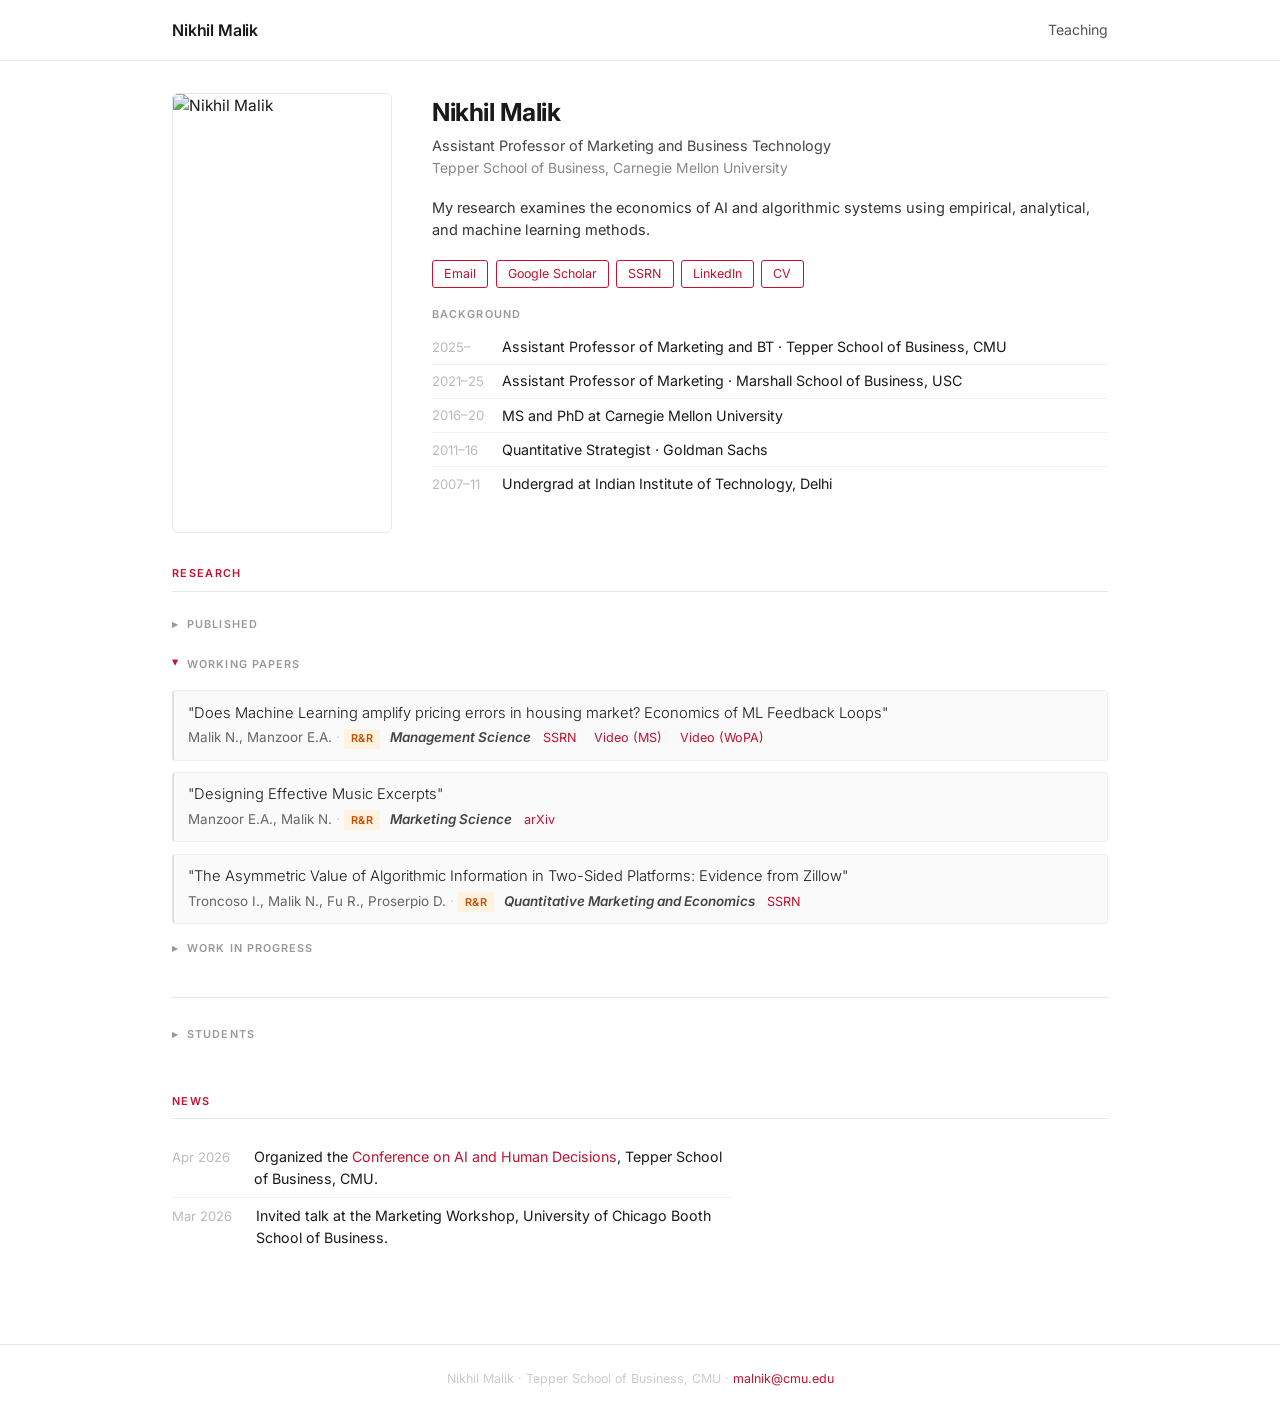
==== index.html @ d16e69f9 "Add files via upload" ====
<!DOCTYPE html>
<html lang="en">
<head>
  <meta charset="UTF-8" />
  <meta name="viewport" content="width=device-width, initial-scale=1.0" />
  <title>Nikhil Malik</title>
  <link rel="stylesheet" href="style.css" />
</head>
<body>

<header>
  <div class="wrap">
    <a href="index.html" class="brand">Nikhil Malik</a>
    <nav>
      <a href="teaching.html">Teaching</a>
    </nav>
  </div>
</header>

<main>
  <div class="wrap">

    <!-- Profile -->
    <div class="profile">
      <div class="profile-photo-wrap">
        <img
          class="profile-photo"
          src="https://www.cmu.edu/sites/default/files/cmu-tepper-site-files/styles/faculty_500x500/public/images/Nikhil%20Malik.webp"
          alt="Nikhil Malik"
        />
      </div>
      <div class="profile-info">
        <h1>Nikhil Malik</h1>
        <p class="position">Assistant Professor of Marketing and Business Technology</p>
        <p class="position-sub">Tepper School of Business, Carnegie Mellon University</p>
        <p>My research examines the economics of AI and algorithmic systems using empirical, analytical, and machine learning methods.</p>
        <div class="profile-links">
          <a href="mailto:malnik@cmu.edu">Email</a>
          <a href="https://scholar.google.com/citations?user=9yD4ir0AAAAJ" target="_blank">Google Scholar</a>
          <a href="https://papers.ssrn.com/sol3/cf_dev/AbsByAuth.cfm?per_id=3051193" target="_blank">SSRN</a>
          <a href="https://linkedin.com/in/nikhil-malik/" target="_blank">LinkedIn</a>
          <a href="assets/cv.pdf" target="_blank">CV</a>
        </div>
        <div class="paper-group-label" style="margin-top:1.1rem; margin-bottom:0.5rem;">Background</div>
        <ul class="timeline-list">
          <li><span class="timeline-year">2025–</span><span>Assistant Professor of Marketing and BT · Tepper School of Business, CMU</span></li>
          <li><span class="timeline-year">2021–25</span><span>Assistant Professor of Marketing · Marshall School of Business, USC</span></li>
          <li><span class="timeline-year">2016–20</span><span>MS and PhD at Carnegie Mellon University</span></li>
          <li><span class="timeline-year">2011–16</span><span>Quantitative Strategist · Goldman Sachs</span></li>
          <li><span class="timeline-year">2007–11</span><span>Undergrad at Indian Institute of Technology, Delhi</span></li>
        </ul>
      </div>
    </div>

    <!-- Research -->
    <div class="section">
      <div class="section-title">Research</div>

      <!-- Published -->
      <details class="dropdown-section">
        <summary class="paper-group-label">Published</summary>

        <div class="paper">
          <div class="title">"Estimation Bias from Machine-Learned Features in Econometric Models"</div>
          <div class="authors">Wei M., Malik N.</div>
          <div class="venue"><span class="badge badge-forthcoming">accepted</span> <em>Management Science</em></div>
          <div class="paper-links"><a href="https://papers.ssrn.com/sol3/papers.cfm?abstract_id=4113608" target="_blank">SSRN</a></div>
        </div>

        <div class="paper">
          <div class="title">"Regulating eXplainable Artificial Intelligence (XAI) May Harm Consumers"</div>
          <div class="authors">Mohammadi B., Malik N., Srinivasan K., Derdenger T.</div>
          <div class="venue"><a href="https://pubsonline.informs.org/doi/abs/10.1287/mksc.2022.0396" target="_blank"><em>Marketing Science</em></a> 44.3 (2025): 711–724.</div>
        </div>

        <div class="paper">
          <div class="title">"When does beauty pay? A large-scale image-based appearance analysis on career transitions"</div>
          <div class="authors">Malik N., Singh P.V., Srinivasan K.</div>
          <div class="venue"><a href="https://pubsonline.informs.org/doi/abs/10.1287/isre.2021.0559" target="_blank"><em>Information Systems Research</em></a> 35.4 (2024): 1524–1545.</div>
        </div>

        <div class="paper">
          <div class="title">"Blockchain technology for creative industries: Current state and research opportunities"</div>
          <div class="authors">Malik N., Wei M., Appel G., Luo L.</div>
          <div class="venue"><a href="https://www.sciencedirect.com/science/article/pii/S0167811622000635" target="_blank"><em>International Journal of Research in Marketing</em></a> 40.1 (2023): 38–48.</div>
        </div>

        <div class="paper">
          <div class="title">"Why bitcoin will fail to scale?"</div>
          <div class="authors">Malik N., Aseri M., Singh P.V., Srinivasan K.</div>
          <div class="venue"><a href="https://pubsonline.informs.org/doi/abs/10.1287/mnsc.2021.4271" target="_blank"><em>Management Science</em></a> 68.10 (2022): 7323–7349.</div>
          <details class="paper-expand">
            <summary>Figures</summary>
            <div class="paper-expand-body">
              <figure class="paper-figure">
                <img src="https://lh3.googleusercontent.com/sitesv/[base64]w1280" alt="Strategic partial block filling by Bitcoin miners" />
                <figcaption>Bitcoin miners strategically under-filling block capacity — a miner explicitly describes this as a &ldquo;conscious strategic choice and not a random occurrence.&rdquo;</figcaption>
              </figure>
            </div>
          </details>
        </div>

        <div class="paper">
          <div class="title">"Deep Learning in Computer Vision — Methods, Interpretation, Causation and Fairness"</div>
          <div class="authors">Malik N., Singh P.V.</div>
          <div class="venue"><a href="https://doi.org/10.1287/educ.2019.0201" target="_blank"><em>Operations Research &amp; Management Science in the Age of Analytics</em></a>, INFORMS (2019).</div>
          <div class="paper-links"><a href="https://www.informs.org/Resource-Center/Video-Library/INFORMS-TutORials-in-Operations-Research/2019-TutORials-presentations/2019-TutORials-Deep-Learning-in-Computer-Vision" target="_blank">Video</a></div>
        </div>
      </details>

      <!-- Working Papers -->
      <details class="dropdown-section" open>
        <summary class="paper-group-label">Working Papers</summary>

        <div class="paper">
          <div class="title">"Does Machine Learning amplify pricing errors in housing market? Economics of ML Feedback Loops"</div>
          <div class="authors">Malik N., Manzoor E.A.</div>
          <div class="venue"><span class="badge badge-rr">R&amp;R</span> <em>Management Science</em></div>
          <div class="paper-links">
            <a href="https://papers.ssrn.com/sol3/papers.cfm?abstract_id=3694922" target="_blank">SSRN</a>
            <a href="https://youtu.be/XO9wKk3EC-Q" target="_blank">Video (MS)</a>
            <a href="https://www.youtube.com/watch?v=CmPw6s21hvg" target="_blank">Video (WoPA)</a>
          </div>
        </div>


        <div class="paper">
          <div class="title">"Designing Effective Music Excerpts"</div>
          <div class="authors">Manzoor E.A., Malik N.</div>
          <div class="venue"><span class="badge badge-rr">R&amp;R</span> <em>Marketing Science</em></div>
          <div class="paper-links"><a href="https://arxiv.org/abs/2309.14475" target="_blank">arXiv</a></div>
        </div>

        <div class="paper">
          <div class="title">"The Asymmetric Value of Algorithmic Information in Two-Sided Platforms: Evidence from Zillow"</div>
          <div class="authors">Troncoso I., Malik N., Fu R., Proserpio D.</div>
          <div class="venue"><span class="badge badge-rr">R&amp;R</span> <em>Quantitative Marketing and Economics</em></div>
          <div class="paper-links">
            <a href="https://papers.ssrn.com/sol3/papers.cfm?abstract_id=4520172" target="_blank">SSRN</a>
          </div>
        </div>
      </details>

      <!-- Work in Progress -->
      <details class="dropdown-section">
        <summary class="paper-group-label">Work in Progress</summary>

        <div class="paper">
          <div class="title">"Platform design of algorithmic pricing models"</div>
          <div class="authors">Malik N., Wei M.</div>
          <div class="venue"><span class="badge badge-wip">In Progress</span></div>
          <div class="paper-links">
            <a href="https://papers.ssrn.com/sol3/papers.cfm?abstract_id=4403371" target="_blank">SSRN</a>
          </div>
        </div>

        <div class="paper">
          <div class="title">"The Regulation of Sexually Suggestive Live Streaming Content"</div>
          <div class="authors">Yuan Y., Malik N., Wang W., Srinivasan K.</div>
          <div class="venue"><span class="badge badge-wip">In Progress</span></div>
        </div>

        <div class="paper">
          <div class="title">"The Welfare Effects of Super Apps"</div>
          <div class="authors">Dai J., Derdenger T., Kim M., Malik N.</div>
          <div class="venue"><span class="badge badge-wip">In Progress</span></div>
        </div>
      </details>

      <!-- Students -->
      <div style="border-top: 1px solid #e8e8e8; margin: 1.4rem 0;"></div>
      <details class="dropdown-section">
        <summary class="paper-group-label">Students</summary>

        <div class="paper-group-label dropdown-sublabel">Currently working with</div>
        <div class="student-compact" style="color:#444;">Yuan Yuan &mdash; 4th year, Marketing, CMU</div>
        <div class="student-compact" style="color:#444;">Ziqian Ding &mdash; 3rd year, Business Technologies, CMU</div>
        <div class="student-compact" style="color:#444;">Jingwei Dai &mdash; 3rd year, Information Systems, CMU</div>

        <div class="paper-group-label dropdown-sublabel">Past dissertation committee for</div>
        <div class="student-compact">Poet Larsen &mdash; USC &rarr; Post-Doctoral Fellow, Harvard Business School (2025)</div>
        <div class="student-compact">Yanyan Li &mdash; USC &rarr; University of Houston (2025)</div>
        <div class="student-compact">Behnam Mohammadi &mdash; CMU &rarr; UT Dallas (2025)</div>

        <div class="paper-group-label dropdown-sublabel">Past and Current Research Assistants</div>
        <div class="student-compact" style="color:#444;">Anshul Kumar &mdash; MS Machine Learning &amp; Public Policy, CMU (2025–26)</div>
        <div class="student-compact" style="color:#444;">Alan Mohan &mdash; MS Artificial Intelligence Engineering – Information Security, CMU (2025–26)</div>
        <div class="student-compact" style="color:#444;">Barath Basavraj &mdash; MS Computational Data Science, CMU (2025–26)</div>
        <div style="margin-top:0.9rem; font-size:0.82rem;">
          <a href="ra.html">RA Positions &rarr;</a>
        </div>
      </details>

    </div>

    <!-- News -->
    <div class="section">
      <div class="section-title">News</div>
      <ul class="news-list">
        <li>
          <span class="news-year">Apr 2026</span>
          <span>Organized the <a href="https://www.cmu.edu/tepper/faculty-and-research/seminars-and-conferences/ai-and-human-decisions" target="_blank">Conference on AI and Human Decisions</a>, Tepper School of Business, CMU.</span>
        </li>
        <li>
          <span class="news-year">Mar 2026</span>
          <span>Invited talk at the Marketing Workshop, University of Chicago Booth School of Business.</span>
        </li>
      </ul>
    </div>

  </div>
</main>

<footer>
  <div class="wrap">
    Nikhil Malik &middot; Tepper School of Business, CMU &middot;
    <a href="mailto:malnik@cmu.edu">malnik@cmu.edu</a>
  </div>
</footer>

</body>
</html>
---- style.css ----
@import url('https://fonts.googleapis.com/css2?family=Inter:wght@300;400;500;600&display=swap');

*, *::before, *::after {
  box-sizing: border-box;
  margin: 0;
  padding: 0;
}

body {
  font-family: 'Inter', -apple-system, BlinkMacSystemFont, sans-serif;
  font-size: 15.5px;
  line-height: 1.55;
  color: #1a1a1a;
  background: #fff;
  -webkit-font-smoothing: antialiased;
}

a {
  color: #C41230;
  text-decoration: none;
}

a:hover {
  text-decoration: underline;
}

.wrap {
  max-width: 1000px;
  margin: 0 auto;
  padding: 0 2rem;
}

/* ── HEADER / NAV ── */
header {
  border-bottom: 1px solid #e8e8e8;
  padding: 1.1rem 0;
}

header .wrap {
  display: flex;
  justify-content: space-between;
  align-items: center;
}

.brand {
  font-weight: 600;
  font-size: 1rem;
  color: #1a1a1a;
  letter-spacing: -0.01em;
}

.brand:hover { text-decoration: none; }

nav a {
  font-size: 0.88rem;
  color: #555;
  margin-left: 2rem;
}

nav a:hover { color: #C41230; text-decoration: none; }
nav a.active { color: #C41230; font-weight: 500; }

/* ── MAIN ── */
main {
  padding: 2rem 0 3.5rem;
}

/* ── PROFILE (index) ── */
.profile {
  display: flex;
  gap: 2.5rem;
  align-items: stretch;
  margin-bottom: 2rem;
}

.profile-photo-wrap {
  flex-shrink: 0;
}

.profile-photo {
  width: 220px;
  height: 440px;
  display: block;
  border-radius: 6px;
  object-fit: cover;
  object-position: top;
  border: 1px solid #e8e8e8;
}

.profile-info h1 {
  font-size: 1.55rem;
  font-weight: 700;
  letter-spacing: -0.02em;
  margin-bottom: 0.2rem;
}

.profile-info .position {
  font-size: 0.9rem;
  color: #444;
  margin-bottom: 0.05rem;
}

.profile-info .position-sub {
  font-size: 0.87rem;
  color: #888;
  margin-bottom: 1.1rem;
}

.profile-info p {
  font-size: 0.91rem;
  color: #333;
  margin-bottom: 0.85rem;
}

.profile-links {
  display: flex;
  flex-wrap: wrap;
  gap: 0.45rem;
  margin-top: 1.1rem;
}

.profile-links a {
  font-size: 0.78rem;
  padding: 0.22rem 0.7rem;
  border: 1px solid #C41230;
  border-radius: 3px;
  color: #C41230;
  transition: background 0.15s, color 0.15s;
}

.profile-links a:hover {
  background: #C41230;
  color: #fff;
  text-decoration: none;
}

/* ── SECTIONS ── */
.section {
  margin-bottom: 2rem;
}

.section-title {
  font-size: 0.68rem;
  font-weight: 600;
  letter-spacing: 0.12em;
  text-transform: uppercase;
  color: #C41230;
  margin-bottom: 1.2rem;
  padding-bottom: 0.55rem;
  border-bottom: 1px solid #e8e8e8;
}

/* ── TIMELINE (profile) ── */
.timeline-list {
  list-style: none;
}

.timeline-list li {
  display: flex;
  gap: 1rem;
  font-size: 0.89rem;
  padding: 0.35rem 0;
  border-bottom: 1px solid #f3f3f3;
}

.timeline-list li:last-child { border-bottom: none; }

.timeline-year {
  color: #bbb;
  font-size: 0.82rem;
  width: 54px;
  flex-shrink: 0;
  padding-top: 0.05rem;
}

/* ── NEWS ── */
.news-list {
  list-style: none;
  max-width: 560px;
}

.news-list li {
  display: flex;
  gap: 1.5rem;
  font-size: 0.89rem;
  padding: 0.45rem 0;
  border-bottom: 1px solid #f3f3f3;
}

.news-list li:last-child { border-bottom: none; }

.news-year {
  color: #bbb;
  font-size: 0.82rem;
  min-width: 58px;
  padding-top: 0.08rem;
  flex-shrink: 0;
}

/* ── PAPERS ── */
.paper-group-label {
  font-size: 0.68rem;
  font-weight: 600;
  letter-spacing: 0.1em;
  text-transform: uppercase;
  color: #999;
  margin-bottom: 0.8rem;
  margin-top: 1.4rem;
}

.paper-group-label:first-child { margin-top: 0; }

.paper {
  margin-bottom: 0.7rem;
  padding: 0.65rem 0.85rem;
  background: #fafafa;
  border: 1px solid #efefef;
  border-left: 2px solid #e0e0e0;
  border-radius: 4px;
  transition: border-color 0.15s, background 0.15s;
}

.paper:hover {
  border-left-color: #C41230;
  background: #fff8f8;
}

.paper .title {
  font-weight: 300;
  font-size: 0.92rem;
  color: #1a1a1a;
  line-height: 1.5;
  margin-bottom: 0.1rem;
}

.paper .authors {
  display: inline;
  font-size: 0.84rem;
  color: #666;
}

.paper .authors::after {
  content: ' · ';
  color: #ccc;
}

.paper .venue {
  display: inline;
  font-size: 0.84rem;
  color: #444;
}

.paper .venue em {
  font-weight: 600;
  font-style: italic;
}

.paper-links {
  display: inline;
  margin-left: 0.5rem;
}

.badge {
  display: inline-block;
  font-size: 0.68rem;
  font-weight: 600;
  letter-spacing: 0.04em;
  text-transform: uppercase;
  padding: 0.1rem 0.45rem;
  border-radius: 2px;
  margin-right: 0.35rem;
  vertical-align: middle;
}

.badge-published   { background: #e8f5e9; color: #2e7d32; }
.badge-forthcoming { background: #fff3e0; color: #c45000; }
.badge-rr          { background: #fff3e0; color: #c45000; }
.badge-wip         { background: #f4f4f4; color: #777; font-weight: 400; }

.paper-links a {
  font-size: 0.79rem;
  color: #C41230;
  margin-right: 0.85rem;
}

/* ── PAPER EXPANDER ── */
.paper-expand {
  margin-top: 0.4rem;
}

.paper-expand > summary {
  font-size: 0.75rem;
  color: #aaa;
  cursor: pointer;
  list-style: none;
  display: inline-flex;
  align-items: center;
  gap: 0.3rem;
}

.paper-expand > summary::-webkit-details-marker { display: none; }

.paper-expand > summary::before {
  content: '▸';
  font-size: 0.6rem;
  display: inline-block;
  transition: transform 0.15s;
}

.paper-expand[open] > summary::before { transform: rotate(90deg); }

.paper-expand > summary:hover { color: #C41230; }

.paper-expand-body {
  margin-top: 0.5rem;
  font-size: 0.82rem;
  color: #555;
  line-height: 1.6;
}

.paper-figure img {
  max-width: 100%;
  border: 1px solid #e8e8e8;
  border-radius: 4px;
  display: block;
}

.paper-figure figcaption {
  font-size: 0.76rem;
  color: #888;
  margin-top: 0.4rem;
  line-height: 1.5;
}

/* ── TEACHING ── */
.course {
  margin-bottom: 1.3rem;
  padding-bottom: 1.3rem;
  border-bottom: 1px solid #f3f3f3;
}

.course:last-child { border-bottom: none; }

.course-name {
  font-weight: 500;
  font-size: 0.92rem;
}

.course-meta {
  font-size: 0.85rem;
  color: #666;
}

.course-semesters {
  font-size: 0.82rem;
  color: #aaa;
}

/* ── STUDENTS ── */
.student {
  font-size: 0.9rem;
  padding: 0.42rem 0;
  border-bottom: 1px solid #f3f3f3;
  display: flex;
  gap: 0.5rem;
  align-items: baseline;
  flex-wrap: wrap;
}

.student:last-child { border-bottom: none; }

.student-name { font-weight: 500; }

.student-placement {
  color: #777;
  font-size: 0.84rem;
}

/* Dissertation committee — compact, less prominent */
.student-compact {
  font-size: 0.82rem;
  color: #999;
  line-height: 1.5;
  padding: 0.18rem 0;
  border-bottom: 1px solid #f5f5f5;
}

.student-compact:last-child { border-bottom: none; }

/* ── AWARDS ── */
.award {
  font-size: 0.9rem;
  padding: 0.38rem 0;
  display: flex;
  gap: 1.5rem;
  border-bottom: 1px solid #f3f3f3;
  align-items: baseline;
}

.award:last-child { border-bottom: none; }
.award-year { color: #bbb; min-width: 36px; font-size: 0.82rem; flex-shrink: 0; }

/* ── SERVICE ── */
.service-list {
  list-style: none;
}

.service-list li {
  font-size: 0.9rem;
  padding: 0.35rem 0;
  border-bottom: 1px solid #f3f3f3;
}

.service-list li:last-child { border-bottom: none; }

/* ── DROPDOWNS ── */
.dropdown-section {
  margin-top: 0;
}

.dropdown-section > summary {
  cursor: pointer;
  list-style: none;
  display: flex;
  align-items: center;
  gap: 0.5rem;
  padding: 0.3rem 0.5rem;
  margin-left: -0.5rem;
  border-radius: 3px;
  transition: background 0.12s;
}

.dropdown-section > summary:hover {
  background: #f5f5f5;
}

.dropdown-section > summary::-webkit-details-marker { display: none; }

.dropdown-section > summary::before {
  content: '▸';
  font-size: 0.7rem;
  color: #999;
  transition: transform 0.15s;
  display: inline-block;
}

.dropdown-section[open] > summary::before {
  transform: rotate(90deg);
  color: #C41230;
}

.dropdown-section > summary:hover::before {
  color: #C41230;
}

.dropdown-section > summary::after {
  content: none;
}

.dropdown-sublabel {
  margin-top: 0.9rem !important;
  margin-bottom: 0.4rem !important;
}

/* ── GRADUATE COURSE PAGE ── */
.teaching-course {
  margin-bottom: 0.7rem;
  padding: 0.65rem 0.85rem;
  background: #fafafa;
  border: 1px solid #efefef;
  border-left: 2px solid #e0e0e0;
  border-radius: 4px;
  transition: border-color 0.15s, background 0.15s;
}

.teaching-course:hover {
  border-left-color: #C41230;
  background: #fff8f8;
}

.teaching-course-title {
  font-size: 1rem;
  font-weight: 500;
  color: #1a1a1a;
}

.teaching-course-title a {
  color: #1a1a1a;
}

.teaching-course-title a:hover {
  color: #C41230;
  text-decoration: none;
}

.guest-lecture-list {
  list-style: none;
}

.guest-lecture-list li {
  display: flex;
  gap: 1.5rem;
  font-size: 0.85rem;
  color: #444;
  padding: 0.35rem 0;
  border-bottom: 1px solid #f3f3f3;
}

.guest-lecture-list li:last-child { border-bottom: none; }

.teaching-variant {
  font-size: 0.78rem;
  color: #999;
  line-height: 1.7;
}

.course-variants {
  margin-bottom: 1.4rem;
  border-left: 2px solid #ececec;
  padding-left: 0.85rem;
}

.course-variant-item {
  margin-bottom: 0.5rem;
}

.course-variant-name {
  font-size: 0.9rem;
  font-weight: 500;
  color: #1a1a1a;
  display: block;
}

.course-variant-meta {
  font-size: 0.78rem;
  color: #888;
  display: block;
}

.course-desc {
  font-size: 0.9rem;
  color: #333;
  margin-bottom: 1.5rem;
  line-height: 1.6;
}

.case-study {
  font-size: 0.82rem;
  color: #666;
  padding: 0.2rem 0;
  border-bottom: 1px solid #f3f3f3;
}

.case-study:last-of-type { border-bottom: none; }

.case-study a {
  color: #555;
  font-weight: 500;
}

.case-study a:hover {
  color: #C41230;
  text-decoration: none;
}

.case-study span {
  color: #999;
  font-size: 0.78rem;
  margin-left: 0.4rem;
}

.topic-grid {
  display: grid;
  grid-template-columns: repeat(2, 1fr);
  gap: 0.35rem 2rem;
  margin-bottom: 0.5rem;
  font-size: 0.88rem;
  color: #444;
}

/* ── AI COURSE PAGE ── */
.ai-part-label {
  font-size: 1.15rem;
  font-weight: 600;
  color: #1a1a1a;
  margin-top: 2rem;
  margin-bottom: 1rem;
  padding-bottom: 0.5rem;
  border-bottom: 1px solid #e8e8e8;
  letter-spacing: -0.01em;
}

.ai-topic {
  margin-bottom: 1.3rem;
}

.ai-topic-name {
  font-size: 1.0rem;
  font-weight: 500;
  color: #333;
  margin-bottom: 0.25rem;
  display: flex;
  align-items: center;
  gap: 0.7rem;
  flex-wrap: wrap;
  line-height: 1.4;
}

.ai-readings {
  font-size: 0.76rem;
  color: #888;
  line-height: 1.6;
  margin-top: 0.1rem;
}

.ai-readings a {
  color: #666;
}

.ai-readings a:hover {
  color: #C41230;
  text-decoration: none;
}

.ai-readings em {
  font-style: italic;
}

.exercise-badge {
  font-size: 0.7rem;
  font-weight: 600;
  color: #C41230 !important;
  border: 1px solid #C41230;
  border-radius: 3px;
  padding: 0.12rem 0.55rem;
  white-space: nowrap;
  text-decoration: none !important;
  transition: background 0.15s, color 0.15s;
  line-height: 1;
}

.exercise-badge:hover {
  background: #C41230;
  color: #fff !important;
}

.ai-ack-grid {
  display: grid;
  grid-template-columns: repeat(2, 1fr);
  gap: 0.6rem 2rem;
  margin-top: 0.5rem;
}

.ai-ack-item {
  font-size: 0.84rem;
}

.ai-ack-item a {
  font-weight: 500;
  color: #1a1a1a;
}

.ai-ack-item span {
  display: block;
  font-size: 0.76rem;
  color: #888;
}

/* ── FOOTER ── */
footer {
  border-top: 1px solid #e8e8e8;
  padding: 1.5rem 0;
  text-align: center;
  font-size: 0.78rem;
  color: #ccc;
}

/* ── RESPONSIVE ── */
@media (max-width: 580px) {
  .profile { flex-direction: column; }
  .profile-photo { width: 115px; height: 115px; }
  nav a { margin-left: 1.1rem; }
}
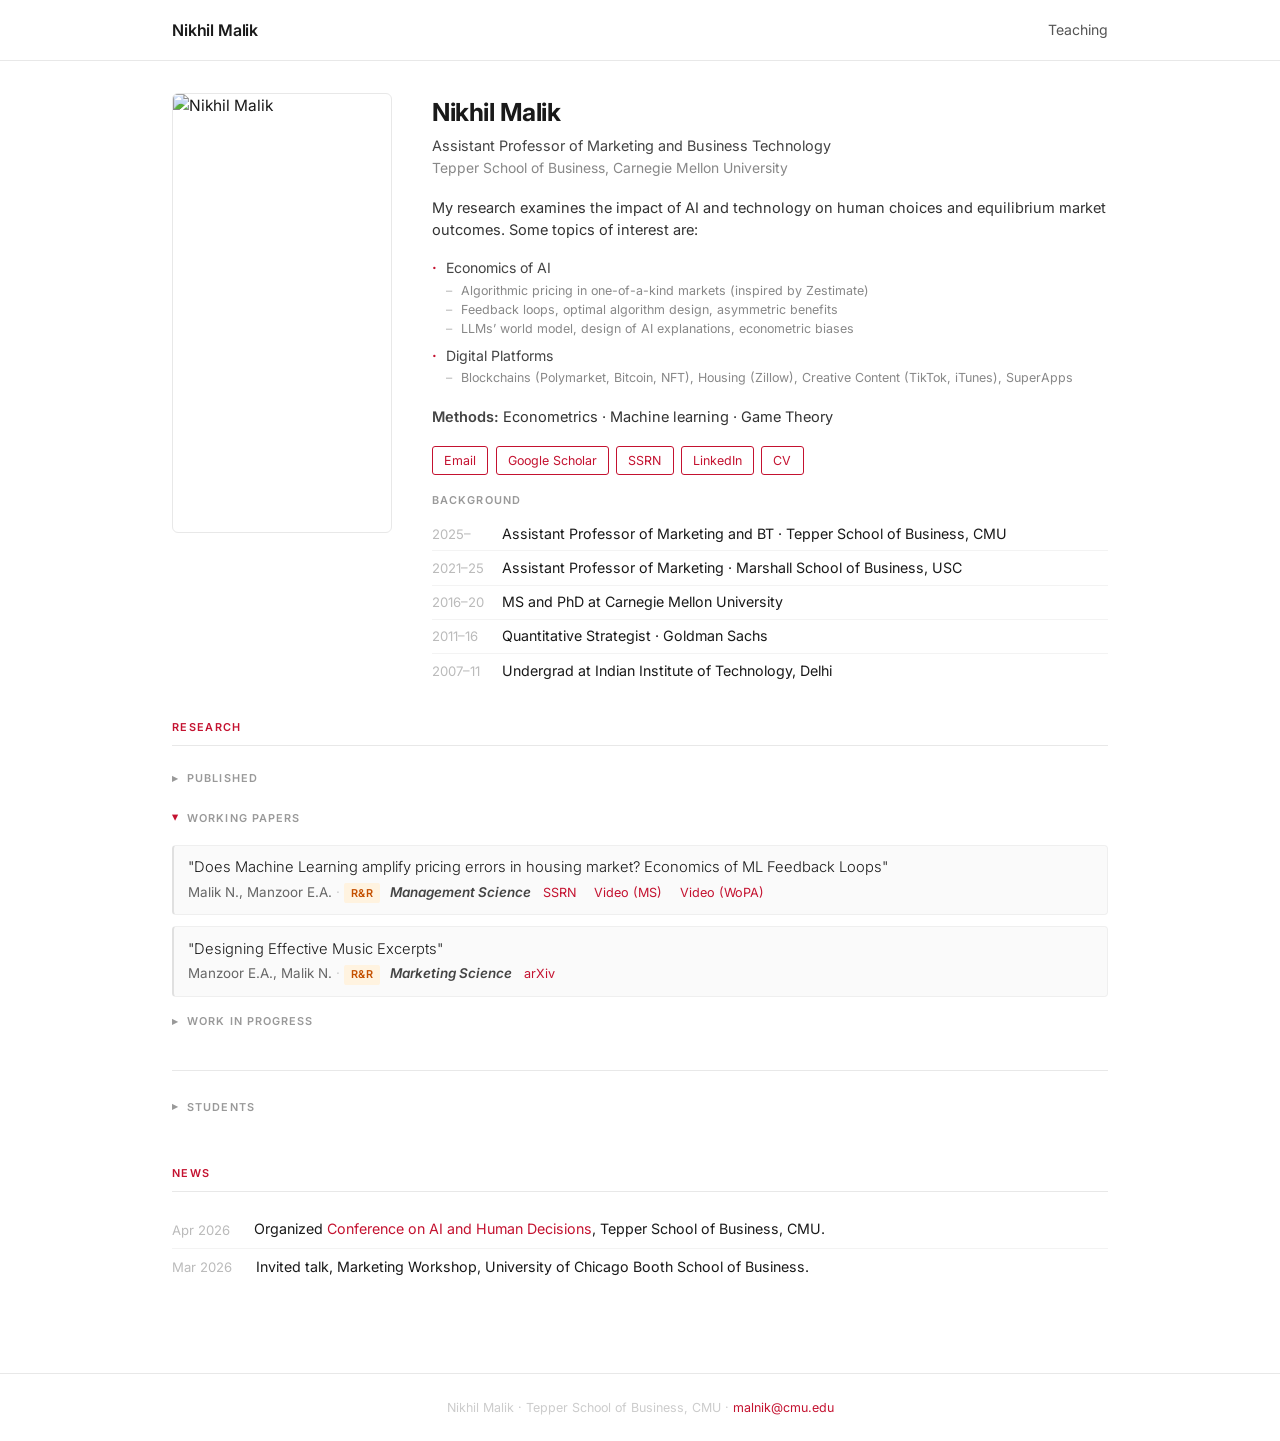
==== commit 86f7103d: "Move Zillow paper to Published (Accepted, QME); update bio; drop Bitcoin figures block Co-Authored-B" ====
--- a/index.html
+++ b/index.html
@@ -33,7 +33,22 @@
         <h1>Nikhil Malik</h1>
         <p class="position">Assistant Professor of Marketing and Business Technology</p>
         <p class="position-sub">Tepper School of Business, Carnegie Mellon University</p>
-        <p>My research examines the economics of AI and algorithmic systems using empirical, analytical, and machine learning methods.</p>
+        <p>My research examines the impact of AI and technology on human choices and equilibrium market outcomes. Some topics of interest are:</p>
+        <ul class="bio-topics">
+          <li>Economics of AI
+            <ul class="bio-subtopics">
+              <li>Algorithmic pricing in one-of-a-kind markets (inspired by Zestimate)</li>
+              <li>Feedback loops, optimal algorithm design, asymmetric benefits</li>
+              <li>LLMs&rsquo; world model, design of AI explanations, econometric biases</li>
+            </ul>
+          </li>
+          <li>Digital Platforms
+            <ul class="bio-subtopics">
+              <li>Blockchains (Polymarket, Bitcoin, NFT), Housing (Zillow), Creative Content (TikTok, iTunes), SuperApps</li>
+            </ul>
+          </li>
+        </ul>
+        <p class="bio-methods"><span>Methods:</span> Econometrics &middot; Machine learning &middot; Game Theory</p>
         <div class="profile-links">
           <a href="mailto:malnik@cmu.edu">Email</a>
           <a href="https://scholar.google.com/citations?user=9yD4ir0AAAAJ" target="_blank">Google Scholar</a>
@@ -61,6 +76,15 @@
         <summary class="paper-group-label">Published</summary>
 
         <div class="paper">
+          <div class="title">"The Asymmetric Value of Algorithmic Information in Two-Sided Platforms: Evidence from Zillow"</div>
+          <div class="authors">Troncoso I., Malik N., Fu R., Proserpio D.</div>
+          <div class="venue"><span class="badge badge-forthcoming">Accepted</span> <em>Quantitative Marketing and Economics (QME)</em></div>
+          <div class="paper-links">
+            <a href="https://papers.ssrn.com/sol3/papers.cfm?abstract_id=4520172" target="_blank">SSRN</a>
+          </div>
+        </div>
+
+        <div class="paper">
           <div class="title">"Estimation Bias from Machine-Learned Features in Econometric Models"</div>
           <div class="authors">Wei M., Malik N.</div>
           <div class="venue"><span class="badge badge-forthcoming">accepted</span> <em>Management Science</em></div>
@@ -89,15 +113,6 @@
           <div class="title">"Why bitcoin will fail to scale?"</div>
           <div class="authors">Malik N., Aseri M., Singh P.V., Srinivasan K.</div>
           <div class="venue"><a href="https://pubsonline.informs.org/doi/abs/10.1287/mnsc.2021.4271" target="_blank"><em>Management Science</em></a> 68.10 (2022): 7323–7349.</div>
-          <details class="paper-expand">
-            <summary>Figures</summary>
-            <div class="paper-expand-body">
-              <figure class="paper-figure">
-                <img src="https://lh3.googleusercontent.com/sitesv/[base64]w1280" alt="Strategic partial block filling by Bitcoin miners" />
-                <figcaption>Bitcoin miners strategically under-filling block capacity — a miner explicitly describes this as a &ldquo;conscious strategic choice and not a random occurrence.&rdquo;</figcaption>
-              </figure>
-            </div>
-          </details>
         </div>
 
         <div class="paper">
@@ -131,14 +146,6 @@
           <div class="paper-links"><a href="https://arxiv.org/abs/2309.14475" target="_blank">arXiv</a></div>
         </div>
 
-        <div class="paper">
-          <div class="title">"The Asymmetric Value of Algorithmic Information in Two-Sided Platforms: Evidence from Zillow"</div>
-          <div class="authors">Troncoso I., Malik N., Fu R., Proserpio D.</div>
-          <div class="venue"><span class="badge badge-rr">R&amp;R</span> <em>Quantitative Marketing and Economics</em></div>
-          <div class="paper-links">
-            <a href="https://papers.ssrn.com/sol3/papers.cfm?abstract_id=4520172" target="_blank">SSRN</a>
-          </div>
-        </div>
       </details>
 
       <!-- Work in Progress -->
@@ -199,11 +206,11 @@
       <ul class="news-list">
         <li>
           <span class="news-year">Apr 2026</span>
-          <span>Organized the <a href="https://www.cmu.edu/tepper/faculty-and-research/seminars-and-conferences/ai-and-human-decisions" target="_blank">Conference on AI and Human Decisions</a>, Tepper School of Business, CMU.</span>
+          <span>Organized <a href="https://www.cmu.edu/tepper/faculty-and-research/seminars-and-conferences/ai-and-human-decisions" target="_blank">Conference on AI and Human Decisions</a>, Tepper School of Business, CMU.</span>
         </li>
         <li>
           <span class="news-year">Mar 2026</span>
-          <span>Invited talk at the Marketing Workshop, University of Chicago Booth School of Business.</span>
+          <span>Invited talk, Marketing Workshop, University of Chicago Booth School of Business.</span>
         </li>
       </ul>
     </div>
--- a/style.css
+++ b/style.css
@@ -112,6 +112,59 @@
   margin-bottom: 0.85rem;
 }
 
+.bio-topics {
+  list-style: none;
+  margin: 0.3rem 0 0.85rem 0;
+  padding: 0;
+}
+
+.bio-topics li {
+  font-size: 0.88rem;
+  color: #444;
+  padding: 0.1rem 0 0.1rem 0.9rem;
+  position: relative;
+}
+
+.bio-topics li::before {
+  content: '·';
+  position: absolute;
+  left: 0;
+  color: #C41230;
+  font-weight: 700;
+}
+
+.bio-subtopics {
+  list-style: none;
+  margin: 0.1rem 0 0.2rem 0;
+  padding: 0;
+}
+
+.bio-subtopics li {
+  font-size: 0.78rem;
+  color: #888;
+  padding: 0 0 0 0.9rem;
+  position: relative;
+}
+
+.bio-subtopics li::before {
+  content: '–';
+  position: absolute;
+  left: 0;
+  color: #ccc;
+}
+
+.bio-methods {
+  font-size: 0.84rem;
+  color: #666;
+  margin-bottom: 0.85rem;
+}
+
+.bio-methods span {
+  font-weight: 600;
+  color: #444;
+}
+
+
 .profile-links {
   display: flex;
   flex-wrap: wrap;
@@ -176,7 +229,6 @@
 /* ── NEWS ── */
 .news-list {
   list-style: none;
-  max-width: 560px;
 }
 
 .news-list li {
@@ -224,6 +276,7 @@
   border-left-color: #C41230;
   background: #fff8f8;
 }
+
 
 .paper .title {
   font-weight: 300;
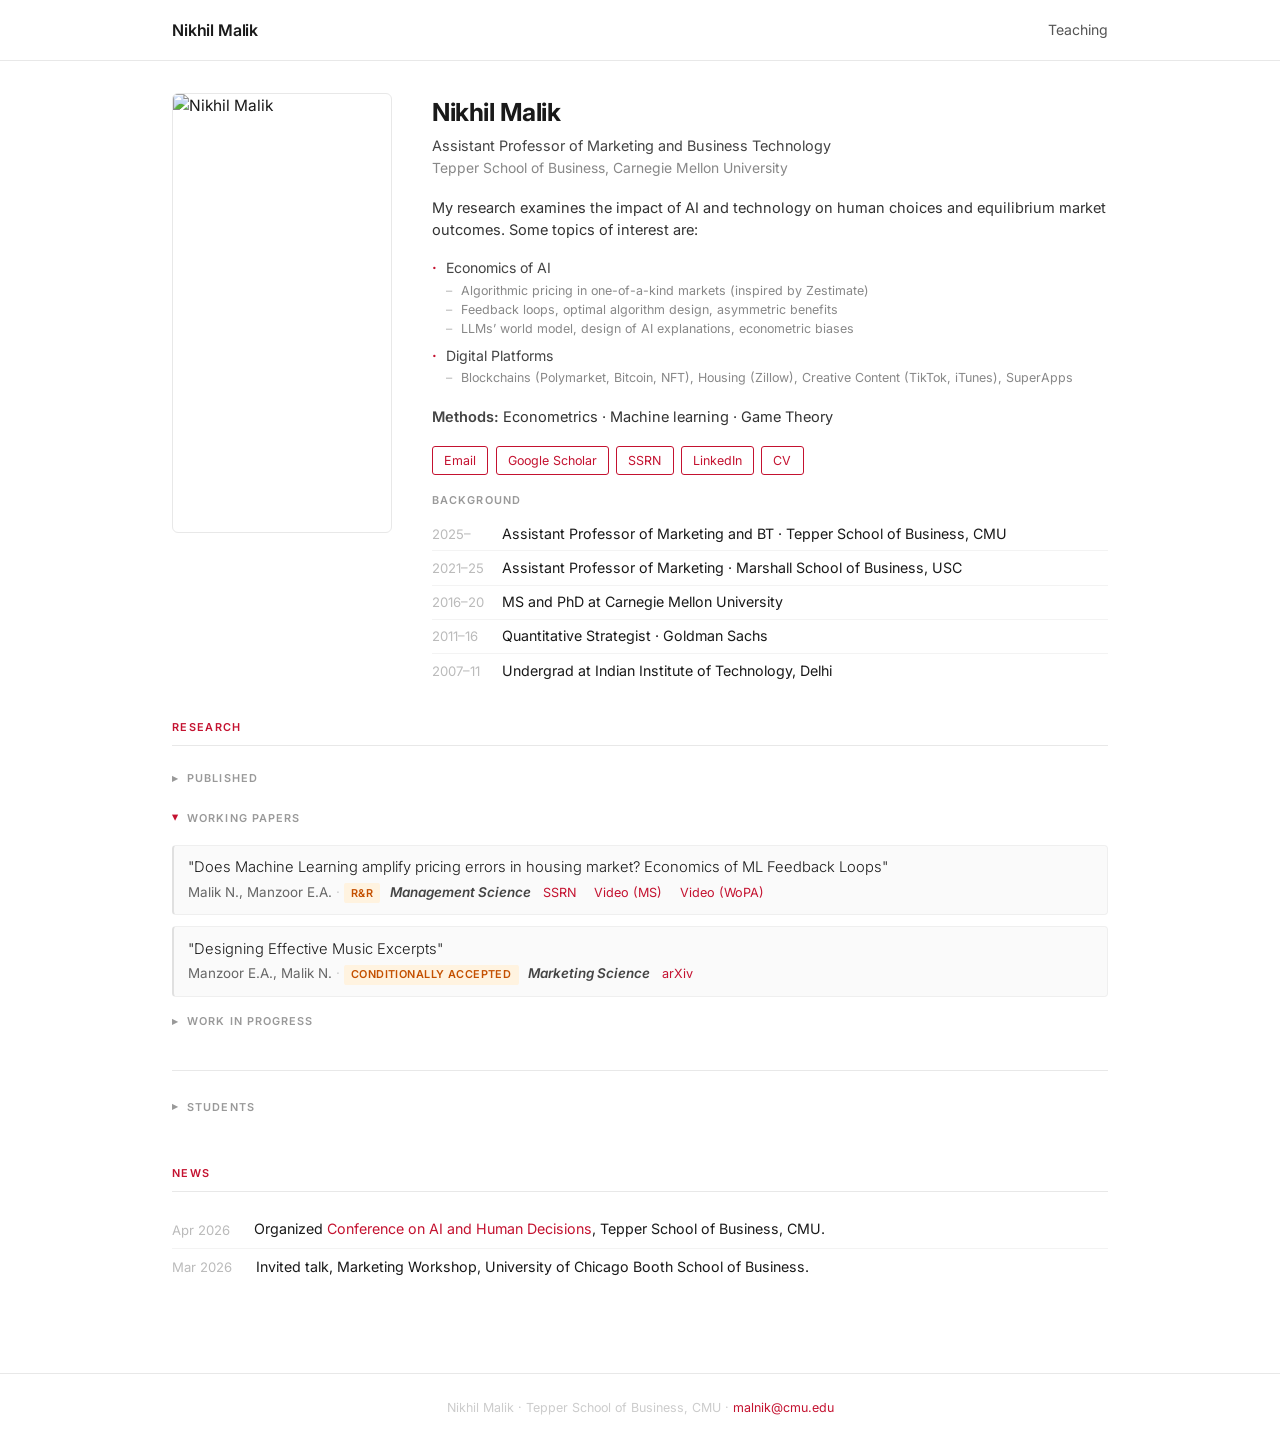
==== commit d1a983d0: "Mark Music Excerpts paper as Conditionally Accepted at Marketing Science Co-Authored-By: Claude Opus" ====
--- a/index.html
+++ b/index.html
@@ -142,7 +142,7 @@
         <div class="paper">
           <div class="title">"Designing Effective Music Excerpts"</div>
           <div class="authors">Manzoor E.A., Malik N.</div>
-          <div class="venue"><span class="badge badge-rr">R&amp;R</span> <em>Marketing Science</em></div>
+          <div class="venue"><span class="badge badge-forthcoming">Conditionally Accepted</span> <em>Marketing Science</em></div>
           <div class="paper-links"><a href="https://arxiv.org/abs/2309.14475" target="_blank">arXiv</a></div>
         </div>
 
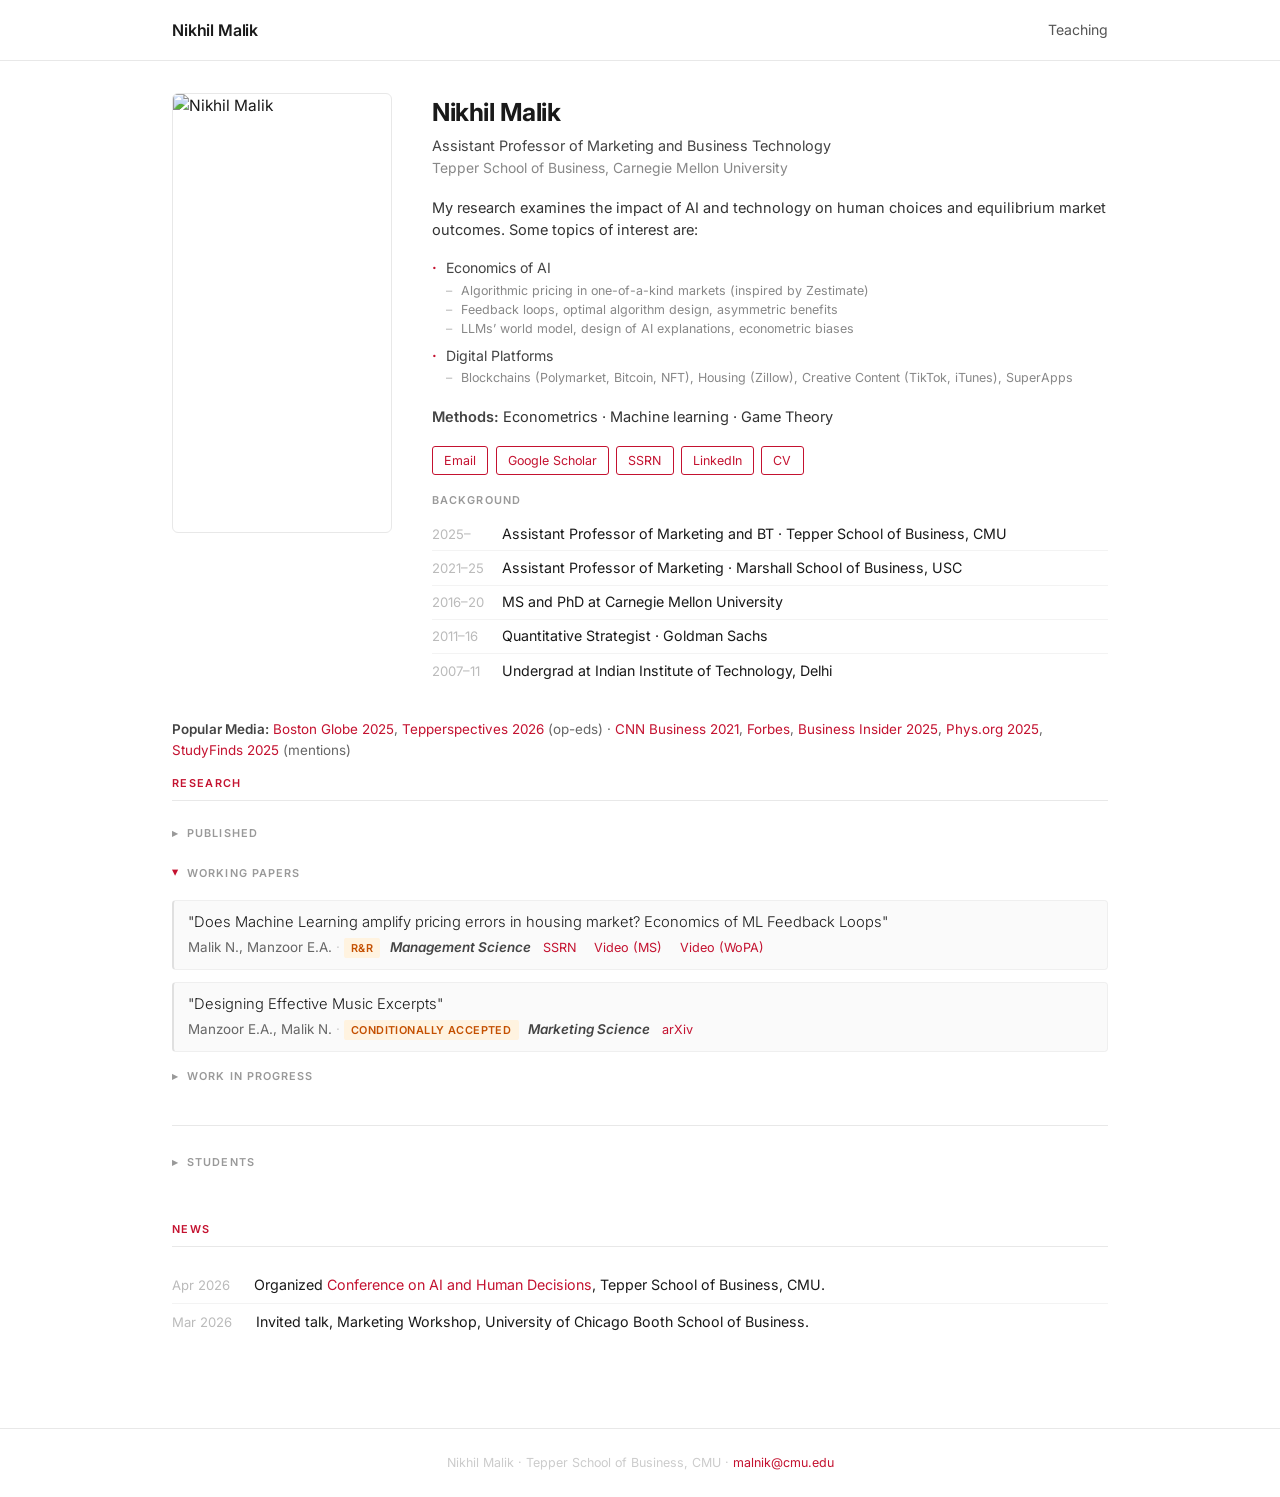
==== commit d0a57ba3: "Add Popular Media line above Research Co-Authored-By: Claude Opus 5.5 <noreply@anthropic.com>" ====
--- a/index.html
+++ b/index.html
@@ -67,6 +67,17 @@
       </div>
     </div>
 
+    <!-- Popular Media -->
+    <p class="bio-methods"><span>Popular Media:</span>
+      <a href="https://www.bostonglobe.com/2025/02/04/opinion/zillow-redfin-estimates-distort-housing-market/" target="_blank">Boston Globe 2025</a>,
+      <a href="https://tepperspectives.cmu.edu/all-articles/6-reasons-why-prices-change-in-real-time/" target="_blank">Tepperspectives 2026</a> (op-eds) &middot;
+      <a href="https://edition.cnn.com/2021/11/09/tech/zillow-ibuying-home-zestimate" target="_blank">CNN Business 2021</a>,
+      <a href="https://www.forbes.com/sites/entertainment/article/dynamic-ticket-pricing/" target="_blank">Forbes</a>,
+      <a href="https://www.businessinsider.com/getting-hot-job-requirement-ozempic-botox-looksmaxxing-2025-11" target="_blank">Business Insider 2025</a>,
+      <a href="https://phys.org/news/2025-01-unveils-career-impact-higher-salaries.html" target="_blank">Phys.org 2025</a>,
+      <a href="https://studyfinds.com/beauty-bias-attractive-people-better-jobs-salary/" target="_blank">StudyFinds 2025</a> (mentions)
+    </p>
+
     <!-- Research -->
     <div class="section">
       <div class="section-title">Research</div>
@@ -104,15 +115,17 @@
         </div>
 
         <div class="paper">
+          <div class="title">"Why bitcoin will fail to scale?"</div>
+          <div class="authors">Malik N., Aseri M., Singh P.V., Srinivasan K.</div>
+          <div class="venue"><a href="https://pubsonline.informs.org/doi/abs/10.1287/mnsc.2021.4271" target="_blank"><em>Management Science</em></a> 68.10 (2022): 7323–7349.</div>
+        </div>
+
+        <div class="paper-group-label dropdown-sublabel">Invited</div>
+
+        <div class="paper">
           <div class="title">"Blockchain technology for creative industries: Current state and research opportunities"</div>
           <div class="authors">Malik N., Wei M., Appel G., Luo L.</div>
           <div class="venue"><a href="https://www.sciencedirect.com/science/article/pii/S0167811622000635" target="_blank"><em>International Journal of Research in Marketing</em></a> 40.1 (2023): 38–48.</div>
-        </div>
-
-        <div class="paper">
-          <div class="title">"Why bitcoin will fail to scale?"</div>
-          <div class="authors">Malik N., Aseri M., Singh P.V., Srinivasan K.</div>
-          <div class="venue"><a href="https://pubsonline.informs.org/doi/abs/10.1287/mnsc.2021.4271" target="_blank"><em>Management Science</em></a> 68.10 (2022): 7323–7349.</div>
         </div>
 
         <div class="paper">
@@ -138,7 +151,6 @@
           </div>
         </div>
 
-
         <div class="paper">
           <div class="title">"Designing Effective Music Excerpts"</div>
           <div class="authors">Manzoor E.A., Malik N.</div>
@@ -152,26 +164,9 @@
       <details class="dropdown-section">
         <summary class="paper-group-label">Work in Progress</summary>
 
-        <div class="paper">
-          <div class="title">"Platform design of algorithmic pricing models"</div>
-          <div class="authors">Malik N., Wei M.</div>
-          <div class="venue"><span class="badge badge-wip">In Progress</span></div>
-          <div class="paper-links">
-            <a href="https://papers.ssrn.com/sol3/papers.cfm?abstract_id=4403371" target="_blank">SSRN</a>
-          </div>
-        </div>
-
-        <div class="paper">
-          <div class="title">"The Regulation of Sexually Suggestive Live Streaming Content"</div>
-          <div class="authors">Yuan Y., Malik N., Wang W., Srinivasan K.</div>
-          <div class="venue"><span class="badge badge-wip">In Progress</span></div>
-        </div>
-
-        <div class="paper">
-          <div class="title">"The Welfare Effects of Super Apps"</div>
-          <div class="authors">Dai J., Derdenger T., Kim M., Malik N.</div>
-          <div class="venue"><span class="badge badge-wip">In Progress</span></div>
-        </div>
+        <div class="paper-compact"><span class="title">"Platform design of algorithmic pricing models"</span> &middot; Malik N., Wei M. &middot; <a href="https://papers.ssrn.com/sol3/papers.cfm?abstract_id=4403371" target="_blank">SSRN</a></div>
+        <div class="paper-compact"><span class="title">"The Regulation of Sexually Suggestive Live Streaming Content"</span> &middot; Yuan Y., Malik N., Wang W., Srinivasan K.</div>
+        <div class="paper-compact"><span class="title">"The Welfare Effects of Super Apps"</span> &middot; Dai J., Derdenger T., Kim M., Malik N.</div>
       </details>
 
       <!-- Students -->
--- a/style.css
+++ b/style.css
@@ -439,6 +439,19 @@
 }
 
 .student-compact:last-child { border-bottom: none; }
+
+/* Work in progress — one line per paper */
+.paper-compact {
+  font-size: 0.84rem;
+  color: #666;
+  line-height: 1.5;
+  padding: 0.3rem 0;
+  border-bottom: 1px solid #f5f5f5;
+}
+
+.paper-compact:last-child { border-bottom: none; }
+.paper-compact .title { color: #1a1a1a; font-weight: 300; }
+.paper-compact a { color: #C41230; font-size: 0.79rem; }
 
 /* ── AWARDS ── */
 .award {
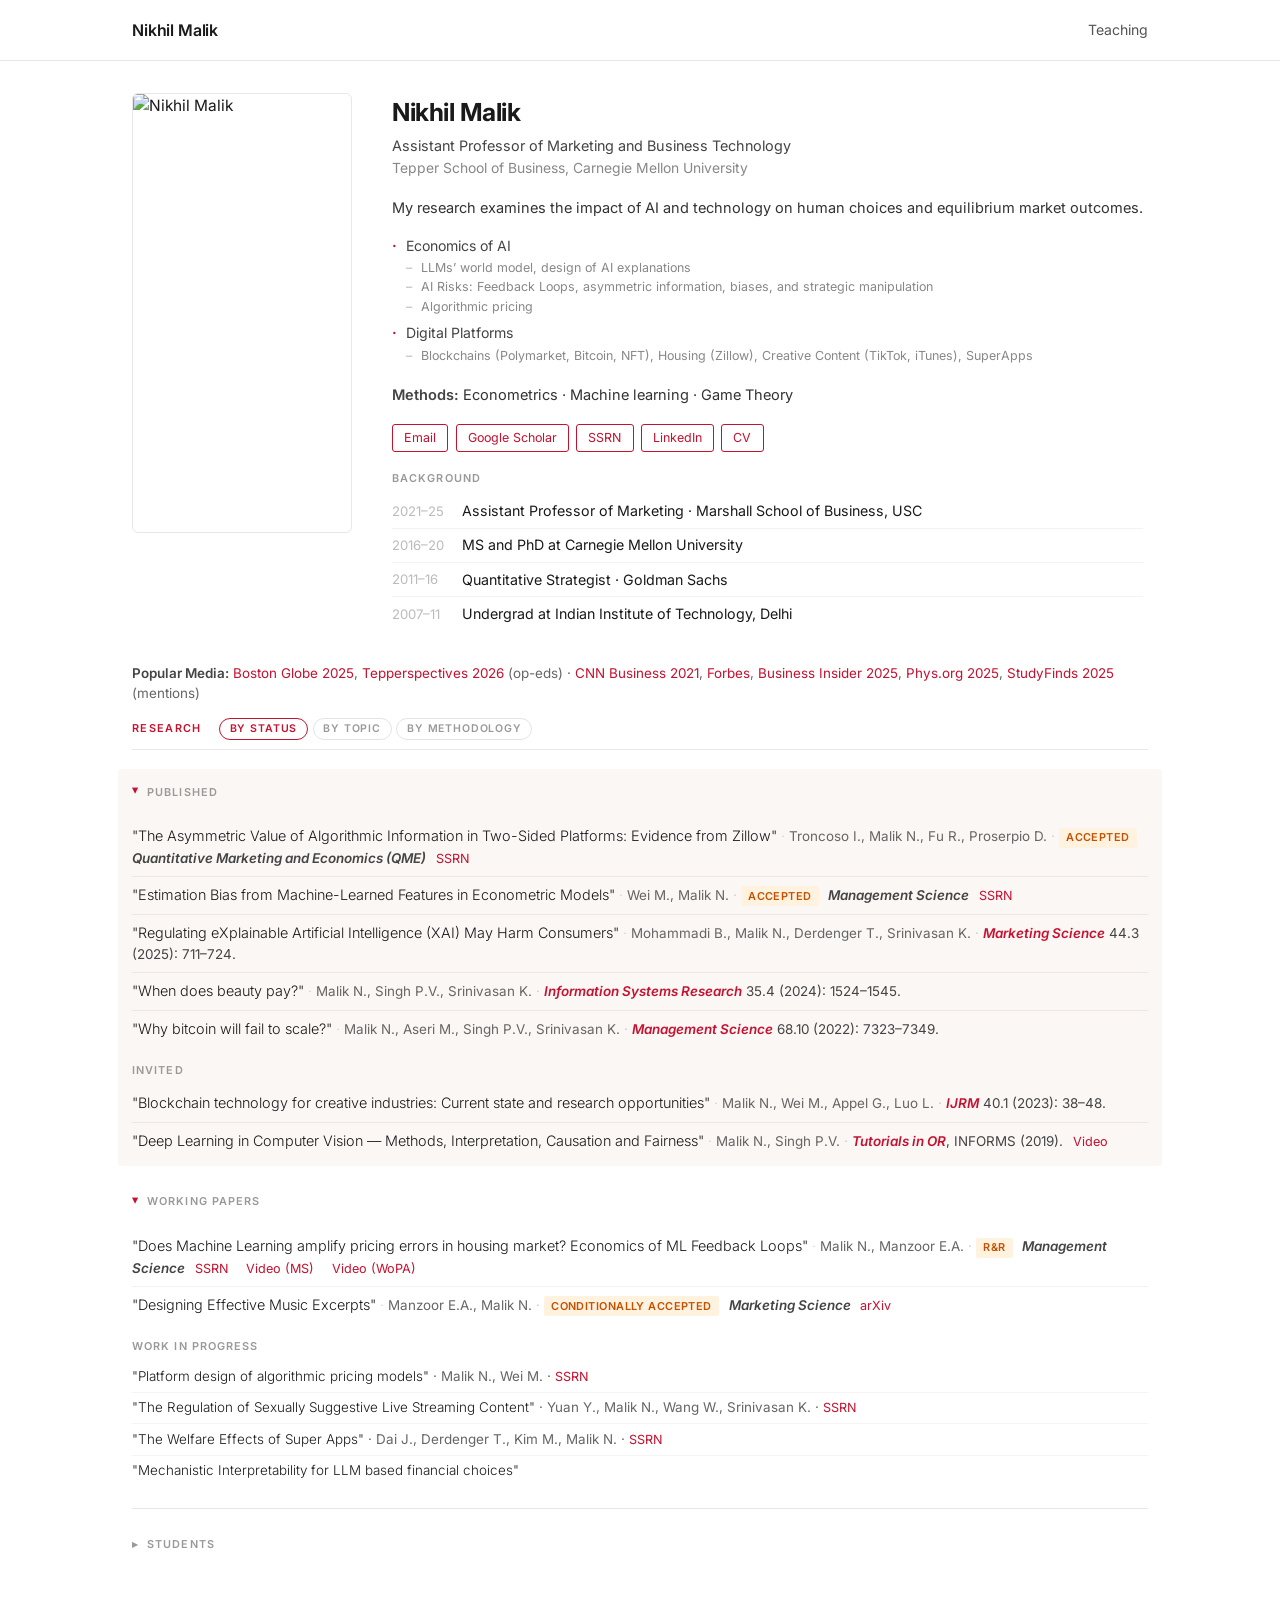
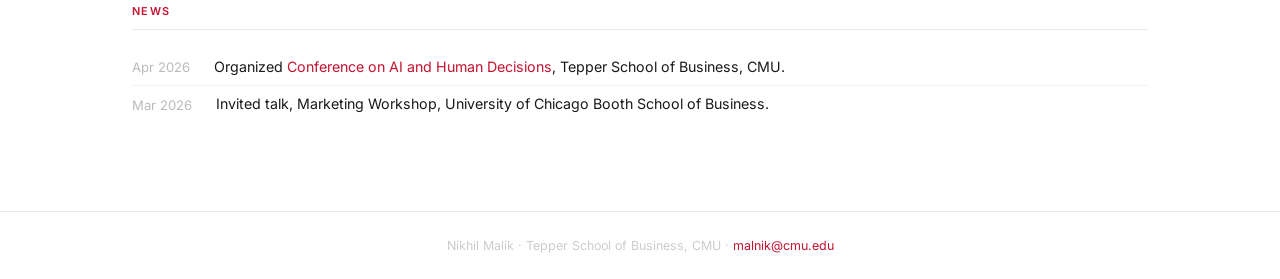
==== commit 26738fc2: "Restyle papers as lines; add By Status/Topic/Methodology views - Papers render as single flowing lin" ====
--- a/index.html
+++ b/index.html
@@ -33,13 +33,13 @@
         <h1>Nikhil Malik</h1>
         <p class="position">Assistant Professor of Marketing and Business Technology</p>
         <p class="position-sub">Tepper School of Business, Carnegie Mellon University</p>
-        <p>My research examines the impact of AI and technology on human choices and equilibrium market outcomes. Some topics of interest are:</p>
+        <p>My research examines the impact of AI and technology on human choices and equilibrium market outcomes.</p>
         <ul class="bio-topics">
           <li>Economics of AI
             <ul class="bio-subtopics">
-              <li>Algorithmic pricing in one-of-a-kind markets (inspired by Zestimate)</li>
-              <li>Feedback loops, optimal algorithm design, asymmetric benefits</li>
-              <li>LLMs&rsquo; world model, design of AI explanations, econometric biases</li>
+              <li>LLMs&rsquo; world model, design of AI explanations</li>
+              <li>AI Risks: Feedback Loops, asymmetric information, biases, and strategic manipulation</li>
+              <li>Algorithmic pricing</li>
             </ul>
           </li>
           <li>Digital Platforms
@@ -58,7 +58,6 @@
         </div>
         <div class="paper-group-label" style="margin-top:1.1rem; margin-bottom:0.5rem;">Background</div>
         <ul class="timeline-list">
-          <li><span class="timeline-year">2025–</span><span>Assistant Professor of Marketing and BT · Tepper School of Business, CMU</span></li>
           <li><span class="timeline-year">2021–25</span><span>Assistant Professor of Marketing · Marshall School of Business, USC</span></li>
           <li><span class="timeline-year">2016–20</span><span>MS and PhD at Carnegie Mellon University</span></li>
           <li><span class="timeline-year">2011–16</span><span>Quantitative Strategist · Goldman Sachs</span></li>
@@ -80,13 +79,21 @@
 
     <!-- Research -->
     <div class="section">
-      <div class="section-title">Research</div>
+      <div class="section-title research-head">Research
+        <span class="view-toggle" hidden>
+          <button type="button" data-view="status" class="active">By Status</button>
+          <button type="button" data-view="topic">By Topic</button>
+          <button type="button" data-view="method">By Methodology</button>
+        </span>
+      </div>
+
+      <div id="research-status">
 
       <!-- Published -->
-      <details class="dropdown-section">
+      <details class="dropdown-section dropdown-tinted" open>
         <summary class="paper-group-label">Published</summary>
 
-        <div class="paper">
+        <div class="paper" data-topic="ai" data-method="theory-empirical" data-method-rank="3" data-rank="70">
           <div class="title">"The Asymmetric Value of Algorithmic Information in Two-Sided Platforms: Evidence from Zillow"</div>
           <div class="authors">Troncoso I., Malik N., Fu R., Proserpio D.</div>
           <div class="venue"><span class="badge badge-forthcoming">Accepted</span> <em>Quantitative Marketing and Economics (QME)</em></div>
@@ -95,26 +102,26 @@
           </div>
         </div>
 
-        <div class="paper">
+        <div class="paper" data-topic="ai" data-method="method" data-rank="65">
           <div class="title">"Estimation Bias from Machine-Learned Features in Econometric Models"</div>
           <div class="authors">Wei M., Malik N.</div>
           <div class="venue"><span class="badge badge-forthcoming">accepted</span> <em>Management Science</em></div>
           <div class="paper-links"><a href="https://papers.ssrn.com/sol3/papers.cfm?abstract_id=4113608" target="_blank">SSRN</a></div>
         </div>
 
-        <div class="paper">
+        <div class="paper" data-topic="ai" data-method="theory" data-rank="60">
           <div class="title">"Regulating eXplainable Artificial Intelligence (XAI) May Harm Consumers"</div>
-          <div class="authors">Mohammadi B., Malik N., Srinivasan K., Derdenger T.</div>
+          <div class="authors">Mohammadi B., Malik N., Derdenger T., Srinivasan K.</div>
           <div class="venue"><a href="https://pubsonline.informs.org/doi/abs/10.1287/mksc.2022.0396" target="_blank"><em>Marketing Science</em></a> 44.3 (2025): 711–724.</div>
         </div>
 
-        <div class="paper">
-          <div class="title">"When does beauty pay? A large-scale image-based appearance analysis on career transitions"</div>
+        <div class="paper" data-topic="ai" data-method="empirical" data-rank="50">
+          <div class="title">"When does beauty pay?"</div>
           <div class="authors">Malik N., Singh P.V., Srinivasan K.</div>
           <div class="venue"><a href="https://pubsonline.informs.org/doi/abs/10.1287/isre.2021.0559" target="_blank"><em>Information Systems Research</em></a> 35.4 (2024): 1524–1545.</div>
         </div>
 
-        <div class="paper">
+        <div class="paper" data-topic="platforms" data-method="theory" data-rank="30">
           <div class="title">"Why bitcoin will fail to scale?"</div>
           <div class="authors">Malik N., Aseri M., Singh P.V., Srinivasan K.</div>
           <div class="venue"><a href="https://pubsonline.informs.org/doi/abs/10.1287/mnsc.2021.4271" target="_blank"><em>Management Science</em></a> 68.10 (2022): 7323–7349.</div>
@@ -122,25 +129,25 @@
 
         <div class="paper-group-label dropdown-sublabel">Invited</div>
 
-        <div class="paper">
+        <div class="paper" data-topic="platforms" data-method="review" data-rank="40">
           <div class="title">"Blockchain technology for creative industries: Current state and research opportunities"</div>
           <div class="authors">Malik N., Wei M., Appel G., Luo L.</div>
-          <div class="venue"><a href="https://www.sciencedirect.com/science/article/pii/S0167811622000635" target="_blank"><em>International Journal of Research in Marketing</em></a> 40.1 (2023): 38–48.</div>
-        </div>
-
-        <div class="paper">
+          <div class="venue"><a href="https://www.sciencedirect.com/science/article/pii/S0167811622000635" target="_blank"><em>IJRM</em></a> 40.1 (2023): 38–48.</div>
+        </div>
+
+        <div class="paper" data-topic="ai" data-method="review" data-rank="20">
           <div class="title">"Deep Learning in Computer Vision — Methods, Interpretation, Causation and Fairness"</div>
           <div class="authors">Malik N., Singh P.V.</div>
-          <div class="venue"><a href="https://doi.org/10.1287/educ.2019.0201" target="_blank"><em>Operations Research &amp; Management Science in the Age of Analytics</em></a>, INFORMS (2019).</div>
+          <div class="venue"><a href="https://doi.org/10.1287/educ.2019.0201" target="_blank"><em>Tutorials in OR</em></a>, INFORMS (2019).</div>
           <div class="paper-links"><a href="https://www.informs.org/Resource-Center/Video-Library/INFORMS-TutORials-in-Operations-Research/2019-TutORials-presentations/2019-TutORials-Deep-Learning-in-Computer-Vision" target="_blank">Video</a></div>
         </div>
       </details>
 
-      <!-- Working Papers -->
+      <!-- Working Papers + Work in Progress -->
       <details class="dropdown-section" open>
         <summary class="paper-group-label">Working Papers</summary>
 
-        <div class="paper">
+        <div class="paper" data-topic="ai" data-method="theory-empirical" data-method-rank="2" data-rank="80">
           <div class="title">"Does Machine Learning amplify pricing errors in housing market? Economics of ML Feedback Loops"</div>
           <div class="authors">Malik N., Manzoor E.A.</div>
           <div class="venue"><span class="badge badge-rr">R&amp;R</span> <em>Management Science</em></div>
@@ -151,23 +158,24 @@
           </div>
         </div>
 
-        <div class="paper">
+        <div class="paper" data-topic="platforms" data-method="empirical" data-rank="95" data-topic-tag="iTunes">
           <div class="title">"Designing Effective Music Excerpts"</div>
           <div class="authors">Manzoor E.A., Malik N.</div>
           <div class="venue"><span class="badge badge-forthcoming">Conditionally Accepted</span> <em>Marketing Science</em></div>
           <div class="paper-links"><a href="https://arxiv.org/abs/2309.14475" target="_blank">arXiv</a></div>
         </div>
 
+        <div class="paper-group-label dropdown-sublabel">Work in Progress</div>
+
+        <div class="paper-compact" data-topic="ai" data-method="theory" data-rank="90"><span class="title">"Platform design of algorithmic pricing models"</span> &middot; Malik N., Wei M. &middot; <a href="https://papers.ssrn.com/sol3/papers.cfm?abstract_id=4403371" target="_blank">SSRN</a></div>
+        <div class="paper-compact" data-topic="platforms" data-method="empirical" data-rank="110" data-topic-tag="Douyin (TikTok)"><span class="title">"The Regulation of Sexually Suggestive Live Streaming Content"</span> &middot; Yuan Y., Malik N., Wang W., Srinivasan K. &middot; <a href="https://papers.ssrn.com/sol3/papers.cfm?abstract_id=5261083" target="_blank">SSRN</a></div>
+        <div class="paper-compact" data-topic="platforms" data-method="theory-empirical" data-method-rank="1" data-rank="120" data-topic-tag="Grab"><span class="title">"The Welfare Effects of Super Apps"</span> &middot; Dai J., Derdenger T., Kim M., Malik N. &middot; <a href="https://papers.ssrn.com/sol3/papers.cfm?abstract_id=6552519" target="_blank">SSRN</a></div>
+        <div class="paper-compact" data-topic="ai" data-method="method" data-rank="130"><span class="title">"Mechanistic Interpretability for LLM based financial choices"</span></div>
       </details>
-
-      <!-- Work in Progress -->
-      <details class="dropdown-section">
-        <summary class="paper-group-label">Work in Progress</summary>
-
-        <div class="paper-compact"><span class="title">"Platform design of algorithmic pricing models"</span> &middot; Malik N., Wei M. &middot; <a href="https://papers.ssrn.com/sol3/papers.cfm?abstract_id=4403371" target="_blank">SSRN</a></div>
-        <div class="paper-compact"><span class="title">"The Regulation of Sexually Suggestive Live Streaming Content"</span> &middot; Yuan Y., Malik N., Wang W., Srinivasan K.</div>
-        <div class="paper-compact"><span class="title">"The Welfare Effects of Super Apps"</span> &middot; Dai J., Derdenger T., Kim M., Malik N.</div>
-      </details>
+      </div>
+
+      <!-- By Topic / By Methodology views are built from the data-* tags above -->
+      <div id="research-alt" hidden></div>
 
       <!-- Students -->
       <div style="border-top: 1px solid #e8e8e8; margin: 1.4rem 0;"></div>
@@ -220,5 +228,58 @@
   </div>
 </footer>
 
+<script>
+(function () {
+  var groups = {
+    topic:  [['ai', 'Economics of AI/ML'], ['platforms', 'Platforms']],
+    method: [['theory', 'Theory'], ['empirical', 'Empirical'], ['theory-empirical', 'Theory + Empirical'], ['method', 'Method'], ['review', 'Review']]
+  };
+  var status = document.getElementById('research-status');
+  var alt = document.getElementById('research-alt');
+  var toggle = document.querySelector('.view-toggle');
+  var papers = Array.prototype.slice.call(status.querySelectorAll('[data-topic]'));
+
+  // a view-specific rank (e.g. data-method-rank) overrides the default recency rank
+  function rank(p, view) {
+    return +(p.getAttribute('data-' + view + '-rank') || p.getAttribute('data-rank'));
+  }
+
+  function show(view) {
+    toggle.querySelectorAll('button').forEach(function (b) {
+      b.classList.toggle('active', b.getAttribute('data-view') === view);
+    });
+    if (view === 'status') { status.hidden = false; alt.hidden = true; return; }
+    alt.innerHTML = '';
+    groups[view].forEach(function (g) {
+      var list = papers.filter(function (p) { return p.getAttribute('data-' + view) === g[0]; })
+        .sort(function (a, b) { return rank(b, view) - rank(a, view); });
+      if (!list.length) return;
+      var sec = document.createElement('div');
+      sec.className = 'alt-group';
+      sec.innerHTML = '<div class="paper-group-label">' + g[1] + '</div>';
+      list.forEach(function (p) {
+        var c = p.cloneNode(true);
+        var tag = p.getAttribute('data-topic-tag');
+        if (tag && view === 'topic') {
+          var s = document.createElement('span');
+          s.className = 'badge badge-wip alt-tag';
+          s.textContent = tag;
+          c.appendChild(s);
+        }
+        sec.appendChild(c);
+      });
+      alt.appendChild(sec);
+    });
+    status.hidden = true; alt.hidden = false;
+  }
+
+  toggle.hidden = false;
+  toggle.addEventListener('click', function (e) {
+    var v = e.target.getAttribute('data-view');
+    if (v) show(v);
+  });
+})();
+</script>
+
 </body>
 </html>
--- a/style.css
+++ b/style.css
@@ -25,7 +25,7 @@
 }
 
 .wrap {
-  max-width: 1000px;
+  max-width: 1080px;
   margin: 0 auto;
   padding: 0 2rem;
 }
@@ -202,6 +202,48 @@
   padding-bottom: 0.55rem;
   border-bottom: 1px solid #e8e8e8;
 }
+
+/* Research view toggle */
+.research-head { display: flex; flex-wrap: wrap; align-items: baseline; gap: 0.5rem 1.1rem; }
+
+.view-toggle { display: inline-flex; flex-wrap: wrap; gap: 0.3rem; }
+.view-toggle[hidden] { display: none; }
+
+.view-toggle button {
+  font: inherit;
+  font-size: 0.66rem;
+  letter-spacing: 0.08em;
+  text-transform: uppercase;
+  color: #999;
+  background: none;
+  border: 1px solid #e4e4e4;
+  border-radius: 999px;
+  padding: 0.12rem 0.6rem;
+  cursor: pointer;
+  transition: color 0.12s, border-color 0.12s;
+}
+
+.view-toggle button:hover { color: #C41230; border-color: #e8b8c0; }
+.view-toggle button.active { color: #C41230; border-color: #C41230; }
+
+/* By Topic / By Methodology: every row styled like a full paper line */
+.alt-group + .alt-group { margin-top: 1.4rem; }
+.alt-group:nth-child(odd) {
+  background: #fbf7f5;
+  border-radius: 4px;
+  padding: 0.6rem 0.9rem 0.4rem;
+  margin-left: -0.9rem;
+  margin-right: -0.9rem;
+}
+.alt-group:nth-child(odd) .paper,
+.alt-group:nth-child(odd) .paper-compact { border-bottom-color: #efe6e1; }
+.alt-group .paper-compact {
+  padding: 0.45rem 0;
+  line-height: 1.55;
+  border-bottom-color: #f2f2f2;
+}
+.alt-group .paper-compact .title { font-size: 0.9rem; }
+.alt-tag { margin-left: 0.5rem; }
 
 /* ── TIMELINE (profile) ── */
 .timeline-list {
@@ -263,27 +305,26 @@
 .paper-group-label:first-child { margin-top: 0; }
 
 .paper {
-  margin-bottom: 0.7rem;
-  padding: 0.65rem 0.85rem;
-  background: #fafafa;
-  border: 1px solid #efefef;
-  border-left: 2px solid #e0e0e0;
-  border-radius: 4px;
-  transition: border-color 0.15s, background 0.15s;
-}
-
-.paper:hover {
-  border-left-color: #C41230;
-  background: #fff8f8;
-}
-
+  font-size: 0.84rem;
+  color: #666;
+  line-height: 1.55;
+  padding: 0.45rem 0;
+  border-bottom: 1px solid #f2f2f2;
+}
+
+.paper:last-child,
+.paper:has(+ .dropdown-sublabel) { border-bottom: none; }
 
 .paper .title {
+  display: inline;
   font-weight: 300;
-  font-size: 0.92rem;
+  font-size: 0.9rem;
   color: #1a1a1a;
-  line-height: 1.5;
-  margin-bottom: 0.1rem;
+}
+
+.paper .title::after {
+  content: ' · ';
+  color: #ccc;
 }
 
 .paper .authors {
@@ -310,7 +351,7 @@
 
 .paper-links {
   display: inline;
-  margin-left: 0.5rem;
+  margin-left: 0.35rem;
 }
 
 .badge {
@@ -483,6 +524,20 @@
 .dropdown-section {
   margin-top: 0;
 }
+
+.dropdown-section + .dropdown-section { margin-top: 1.4rem; }
+
+/* Published — lightly tinted block */
+.dropdown-tinted {
+  background: #fbf7f5;
+  border-radius: 4px;
+  padding: 0.6rem 0.9rem 0.4rem;
+  margin-left: -0.9rem;
+  margin-right: -0.9rem;
+}
+
+.dropdown-tinted > summary:hover { background: #f3ece8; }
+.dropdown-tinted .paper { border-bottom-color: #efe6e1; }
 
 .dropdown-section > summary {
   cursor: pointer;
